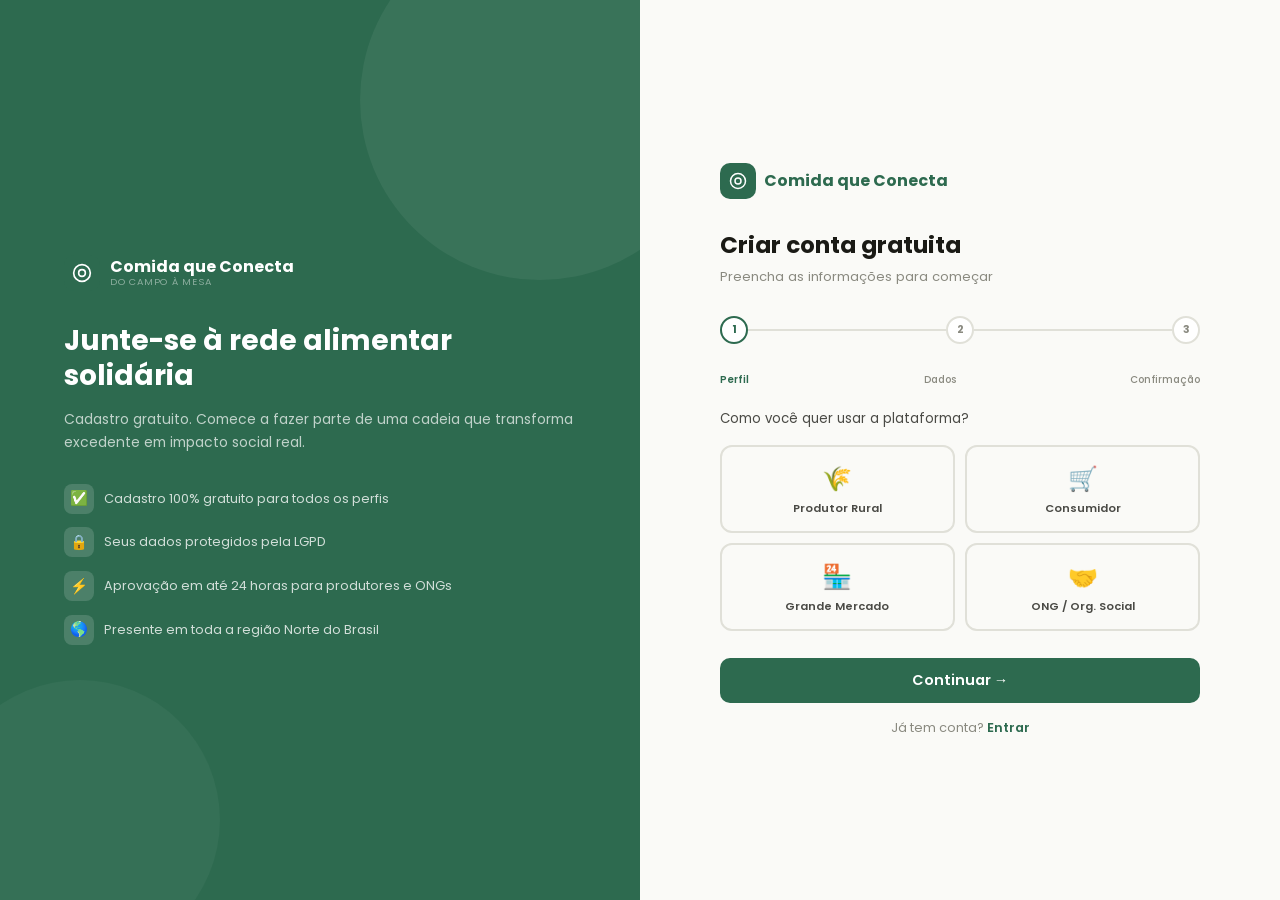
==== cadastro.html @ 229112c6 "modelo final do website" ====
<!DOCTYPE html>
<html lang="pt-BR">
<head>
  <meta charset="UTF-8">
  <meta name="viewport" content="width=device-width, initial-scale=1.0">
  <title>Criar conta — Comida que Conecta</title>
  <link href="https://fonts.googleapis.com/css2?family=Poppins:wght@300;400;500;600;700;800&display=swap" rel="stylesheet">
  <link rel="stylesheet" href="style.css">
  <style>
    .step { display: none; }
    .step.active { display: block; }
    .steps-indicator { display: flex; align-items: center; gap: 0; margin-bottom: 1.8rem; }
    .step-dot { width: 28px; height: 28px; border-radius: 50%; border: 2px solid #E0E0D8; display: flex; align-items: center; justify-content: center; font-size: 0.68rem; font-weight: 700; color: var(--cinza-suave); background: white; flex-shrink: 0; transition: all 0.3s; }
    .step-dot.done   { background: var(--verde); border-color: var(--verde); color: white; }
    .step-dot.active { border-color: var(--verde); color: var(--verde); }
    .step-line { flex: 1; height: 2px; background: #E0E0D8; transition: background 0.3s; }
    .step-line.done { background: var(--verde); }
    .step-label { font-size: 0.62rem; color: var(--cinza-suave); margin-top: 4px; text-align: center; }
    .steps-labels { display: flex; justify-content: space-between; margin-top: 4px; margin-bottom: 1.4rem; }
    .steps-labels span { font-size: 0.62rem; color: var(--cinza-suave); font-weight: 500; }
    .steps-labels span.active { color: var(--verde); font-weight: 600; }
  </style>
</head>
<body>
<div class="auth-page">

  <!-- Lado esquerdo -->
  <div class="auth-left">
    <div class="auth-left-content">
      <div class="logo" style="margin-bottom:2rem;">
        <div class="logo-icon"><svg viewBox="0 0 24 24" fill="none" stroke="white" stroke-width="2" stroke-linecap="round" stroke-linejoin="round"><path d="M12 2a10 10 0 1 0 0 20 10 10 0 0 0 0-20z"/><path d="M12 8c-2.5 0-4 1.5-4 4s1.5 4 4 4 4-1.5 4-4-1.5-4-4-4z"/></svg></div>
        <div><div class="logo-text" style="color:white;">Comida que Conecta</div><div class="logo-sub" style="color:rgba(255,255,255,0.45);">Do campo à mesa</div></div>
      </div>
      <h2>Junte-se à rede alimentar solidária</h2>
      <p>Cadastro gratuito. Comece a fazer parte de uma cadeia que transforma excedente em impacto social real.</p>
      <div class="auth-left-features">
        <div class="auth-feat"><div class="auth-feat-icon">✅</div><span>Cadastro 100% gratuito para todos os perfis</span></div>
        <div class="auth-feat"><div class="auth-feat-icon">🔒</div><span>Seus dados protegidos pela LGPD</span></div>
        <div class="auth-feat"><div class="auth-feat-icon">⚡</div><span>Aprovação em até 24 horas para produtores e ONGs</span></div>
        <div class="auth-feat"><div class="auth-feat-icon">🌎</div><span>Presente em toda a região Norte do Brasil</span></div>
      </div>
    </div>
  </div>

  <!-- Lado direito -->
  <div class="auth-right">
    <div class="auth-form-wrap" style="max-width:480px;">
      <div class="auth-logo">
        <div class="logo-icon" style="background:var(--verde);"><svg viewBox="0 0 24 24" fill="none" stroke="white" stroke-width="2" stroke-linecap="round" stroke-linejoin="round" style="width:18px;height:18px;"><path d="M12 2a10 10 0 1 0 0 20 10 10 0 0 0 0-20z"/><path d="M12 8c-2.5 0-4 1.5-4 4s1.5 4 4 4 4-1.5 4-4-1.5-4-4-4z"/></svg></div>
        <div class="logo-text">Comida que Conecta</div>
      </div>

      <h1>Criar conta gratuita</h1>
      <p class="auth-sub">Preencha as informações para começar</p>

      <!-- Indicador de etapas -->
      <div class="steps-indicator">
        <div class="step-dot active" id="dot-1">1</div>
        <div class="step-line" id="line-1"></div>
        <div class="step-dot" id="dot-2">2</div>
        <div class="step-line" id="line-2"></div>
        <div class="step-dot" id="dot-3">3</div>
      </div>
      <div class="steps-labels">
        <span class="active" id="lbl-1">Perfil</span>
        <span id="lbl-2">Dados</span>
        <span id="lbl-3">Confirmação</span>
      </div>

      <!-- ETAPA 1: Escolha do perfil -->
      <div class="step active" id="step-1">
        <p style="font-size:0.83rem;color:var(--cinza);margin-bottom:1rem;">Como você quer usar a plataforma?</p>
        <div class="auth-perfil-grid" style="grid-template-columns:1fr 1fr;">
          <div class="perfil-option" data-perfil="produtor">
            <span class="po-emoji">🌾</span>
            <div class="po-name">Produtor Rural</div>
          </div>
          <div class="perfil-option" data-perfil="cliente">
            <span class="po-emoji">🛒</span>
            <div class="po-name">Consumidor</div>
          </div>
          <div class="perfil-option" data-perfil="mercado">
            <span class="po-emoji">🏪</span>
            <div class="po-name">Grande Mercado</div>
          </div>
          <div class="perfil-option" data-perfil="ong">
            <span class="po-emoji">🤝</span>
            <div class="po-name">ONG / Org. Social</div>
          </div>
        </div>
        <button class="btn-submit" onclick="nextStep(1)">Continuar →</button>
      </div>

      <!-- ETAPA 2: Dados pessoais/organizacionais -->
      <div class="step" id="step-2">
        <div id="campos-dinamicos">
          <!-- Preenchido pelo JS conforme perfil -->
        </div>
        <div style="display:flex;gap:0.8rem;margin-top:0.5rem;">
          <button class="btn btn-ghost" style="flex:1;border-radius:10px;" onclick="prevStep(2)">← Voltar</button>
          <button class="btn-submit" style="flex:2;border-radius:10px;padding:0.72rem;" onclick="nextStep(2)">Continuar →</button>
        </div>
      </div>

      <!-- ETAPA 3: Confirmação -->
      <div class="step" id="step-3">
        <div style="text-align:center;padding:1rem 0 1.5rem;">
          <div style="font-size:3.5rem;margin-bottom:1rem;">🎉</div>
          <h2 style="font-size:1.2rem;font-weight:700;color:var(--preto);margin-bottom:0.5rem;">Conta criada com sucesso!</h2>
          <p style="font-size:0.83rem;color:var(--cinza-suave);line-height:1.65;margin-bottom:1.5rem;">Sua solicitação foi enviada. Enviamos um e-mail de confirmação. <span id="msg-aprovacao"></span></p>
          <div style="display:flex;flex-direction:column;gap:0.6rem;">
            <a href="login.html" class="btn-submit" style="display:block;text-align:center;text-decoration:none;border-radius:10px;padding:0.76rem;">Ir para o login</a>
            <a href="index.html" style="font-size:0.78rem;color:var(--verde);text-decoration:none;font-weight:500;text-align:center;margin-top:0.3rem;">← Voltar ao site</a>
          </div>
        </div>
      </div>

      <p class="auth-link" style="margin-top:1rem;">Já tem conta? <a href="login.html">Entrar</a></p>
    </div>
  </div>
</div>

<script src="main.js"></script>
<script>
let perfilSelecionado = '';
let currentStep = 1;

const camposPorPerfil = {
  produtor: `
    <div class="form-row">
      <div class="form-group"><label>Nome completo</label><input class="form-input" placeholder="João da Silva"></div>
      <div class="form-group"><label>CPF</label><input class="form-input" placeholder="000.000.000-00"></div>
    </div>
    <div class="form-group"><label>Nome da propriedade</label><input class="form-input" placeholder="Sítio Boa Esperança"></div>
    <div class="form-row">
      <div class="form-group"><label>Município</label><input class="form-input" placeholder="Itacoatiara"></div>
      <div class="form-group"><label>Estado</label><select class="form-select"><option>AM</option><option>PA</option><option>RO</option></select></div>
    </div>
    <div class="form-group"><label>Tipo de produção</label><select class="form-select"><option>Horticultura</option><option>Fruticultura</option><option>Grãos e cereais</option><option>Apicultura</option><option>Misto</option></select></div>
    <div class="form-group"><label>E-mail</label><input type="email" class="form-input" placeholder="seu@email.com"></div>
    <div class="form-row">
      <div class="form-group"><label>Senha</label><input type="password" class="form-input" placeholder="••••••••"></div>
      <div class="form-group"><label>Confirmar senha</label><input type="password" class="form-input" placeholder="••••••••"></div>
    </div>`,
  cliente: `
    <div class="form-row">
      <div class="form-group"><label>Nome completo</label><input class="form-input" placeholder="Maria Oliveira"></div>
      <div class="form-group"><label>CPF</label><input class="form-input" placeholder="000.000.000-00"></div>
    </div>
    <div class="form-row">
      <div class="form-group"><label>Município</label><input class="form-input" placeholder="Manaus"></div>
      <div class="form-group"><label>Estado</label><select class="form-select"><option>AM</option><option>PA</option><option>RO</option></select></div>
    </div>
    <div class="form-group"><label>E-mail</label><input type="email" class="form-input" placeholder="seu@email.com"></div>
    <div class="form-row">
      <div class="form-group"><label>Senha</label><input type="password" class="form-input" placeholder="••••••••"></div>
      <div class="form-group"><label>Confirmar senha</label><input type="password" class="form-input" placeholder="••••••••"></div>
    </div>
    <div class="checkbox-row"><input type="checkbox"><label>Quero receber ofertas e novidades por e-mail</label></div>`,
  mercado: `
    <div class="form-group"><label>Razão social</label><input class="form-input" placeholder="Supermercado XYZ Ltda"></div>
    <div class="form-row">
      <div class="form-group"><label>CNPJ</label><input class="form-input" placeholder="00.000.000/0001-00"></div>
      <div class="form-group"><label>Telefone</label><input class="form-input" placeholder="(92) 99999-9999"></div>
    </div>
    <div class="form-group"><label>Responsável pelo cadastro</label><input class="form-input" placeholder="Carlos Ribeiro"></div>
    <div class="form-row">
      <div class="form-group"><label>Município</label><input class="form-input" placeholder="Manaus"></div>
      <div class="form-group"><label>Estado</label><select class="form-select"><option>AM</option><option>PA</option><option>RO</option></select></div>
    </div>
    <div class="form-group"><label>E-mail corporativo</label><input type="email" class="form-input" placeholder="compras@empresa.com"></div>
    <div class="form-row">
      <div class="form-group"><label>Senha</label><input type="password" class="form-input" placeholder="••••••••"></div>
      <div class="form-group"><label>Confirmar senha</label><input type="password" class="form-input" placeholder="••••••••"></div>
    </div>`,
  ong: `
    <div class="form-group"><label>Nome da organização</label><input class="form-input" placeholder="ONG Raízes Solidárias"></div>
    <div class="form-row">
      <div class="form-group"><label>CNPJ</label><input class="form-input" placeholder="00.000.000/0001-00"></div>
      <div class="form-group"><label>Nº do CNAS (opcional)</label><input class="form-input" placeholder="000000/2024"></div>
    </div>
    <div class="form-group"><label>Responsável legal</label><input class="form-input" placeholder="Maria Souza"></div>
    <div class="form-row">
      <div class="form-group"><label>Município de atuação</label><input class="form-input" placeholder="Manaus"></div>
      <div class="form-group"><label>Estado</label><select class="form-select"><option>AM</option><option>PA</option><option>RO</option></select></div>
    </div>
    <div class="form-group"><label>Capacidade de armazenagem (kg)</label><input class="form-input" placeholder="ex: 500"></div>
    <div class="form-group"><label>E-mail institucional</label><input type="email" class="form-input" placeholder="contato@ong.org.br"></div>
    <div class="form-row">
      <div class="form-group"><label>Senha</label><input type="password" class="form-input" placeholder="••••••••"></div>
      <div class="form-group"><label>Confirmar senha</label><input type="password" class="form-input" placeholder="••••••••"></div>
    </div>`
};

const msgAprovacao = {
  produtor: 'Produtores passam por verificação em até 24h.',
  mercado:  'Contratos B2B são analisados em até 48h.',
  ong:      'ONGs passam por verificação documental em até 48h.',
  cliente:  'Seu acesso já está liberado após confirmar o e-mail.'
};

function nextStep(from) {
  if (from === 1) {
    perfilSelecionado = document.querySelector('.perfil-option.selected')?.dataset.perfil;
    if (!perfilSelecionado) { alert('Selecione um perfil para continuar.'); return; }
    document.getElementById('campos-dinamicos').innerHTML =
      camposPorPerfil[perfilSelecionado] +
      `<div class="checkbox-row" style="margin-top:0.6rem;"><input type="checkbox"><label>Li e concordo com os <a href="#">Termos de Uso</a> e <a href="#">Política de Privacidade</a></label></div>`;
  }
  if (from === 2) {
    document.getElementById('msg-aprovacao').textContent = msgAprovacao[perfilSelecionado] || '';
  }
  setStep(from + 1);
}
function prevStep(from) { setStep(from - 1); }

function setStep(n) {
  currentStep = n;
  [1,2,3].forEach(i => {
    document.getElementById('step-'+i).classList.toggle('active', i === n);
    const dot = document.getElementById('dot-'+i);
    dot.classList.toggle('done', i < n);
    dot.classList.toggle('active', i === n);
    if (i < n) dot.textContent = '✓';
    else dot.textContent = i;
    document.getElementById('lbl-'+i)?.classList.toggle('active', i === n);
    if (i < 3) document.getElementById('line-'+i)?.classList.toggle('done', i < n);
  });
}

document.querySelectorAll('.perfil-option').forEach(opt => {
  opt.addEventListener('click', () => {
    document.querySelectorAll('.perfil-option').forEach(o => o.classList.remove('selected'));
    opt.classList.add('selected');
  });
});
</script>
</body>
</html>
---- style.css ----
/* ============================================================
   Comida que Conecta — Estilos Globais
   style.css  |  fonte: Poppins
   ============================================================ */
:root {
  --verde: #2D6A4F;
  --verde-claro: #52B788;
  --verde-palido: #B7E4C7;
  --verde-bg: #F0FAF4;
  --terra: #BC6C25;
  --terra-claro: #E9A96B;
  --terra-bg: #FFF5EC;
  --amarelo: #F4C430;
  --branco: #FAFAF7;
  --cinza: #4A4A45;
  --cinza-suave: #8A8A80;
  --cinza-bg: #F5F5F0;
  --preto: #1A1A15;
  --azul: #1D4ED8;
  --azul-bg: #EFF6FF;
  --radius: 14px;
  --radius-lg: 20px;
  --shadow-sm: 0 2px 8px rgba(0,0,0,0.06);
  --shadow-md: 0 6px 24px rgba(0,0,0,0.08);
  --shadow-lg: 0 16px 48px rgba(0,0,0,0.10);
}
*, *::before, *::after { margin: 0; padding: 0; box-sizing: border-box; }
body {
  font-family: 'Poppins', sans-serif;
  background: var(--branco); color: var(--preto);
  overflow-x: hidden; -webkit-font-smoothing: antialiased;
}

/* ---- UTILITÁRIOS ---- */
.btn {
  display: inline-flex; align-items: center; justify-content: center; gap: 6px;
  padding: 0.6rem 1.4rem; border-radius: 50px; font-family: 'Poppins', sans-serif;
  font-size: 0.875rem; font-weight: 600; cursor: pointer; border: none;
  transition: all 0.2s; text-decoration: none; white-space: nowrap;
}
.btn-primary   { background: var(--verde); color: white; }
.btn-primary:hover { background: #1e5038; transform: translateY(-1px); box-shadow: 0 4px 14px rgba(45,106,79,0.35); }
.btn-secondary { background: var(--verde-bg); color: var(--verde); border: 1.5px solid var(--verde-palido); }
.btn-secondary:hover { background: var(--verde); color: white; }
.btn-ghost  { background: transparent; color: var(--cinza); border: 1.5px solid #E0E0D8; }
.btn-ghost:hover { border-color: var(--verde); color: var(--verde); }
.btn-danger { background: #FEE2E2; color: #B91C1C; border: 1.5px solid #FECACA; }
.btn-danger:hover { background: #B91C1C; color: white; }
.btn-sm { padding: 0.35rem 0.85rem; font-size: 0.75rem; }
.btn-lg { padding: 0.85rem 2rem; font-size: 1rem; }

.badge { display: inline-flex; align-items: center; gap: 4px; font-size: 0.68rem; font-weight: 600; padding: 0.2rem 0.55rem; border-radius: 50px; white-space: nowrap; }
.badge-verde   { background: var(--verde-bg);  color: var(--verde); }
.badge-terra   { background: var(--terra-bg);  color: var(--terra); }
.badge-azul    { background: var(--azul-bg);   color: var(--azul); }
.badge-amarelo { background: #FEFCE8; color: #92400E; }
.badge-cinza   { background: var(--cinza-bg);  color: var(--cinza); }
.badge-red     { background: #FEE2E2; color: #B91C1C; }

/* ============================================================
   DASHBOARD LAYOUT
   ============================================================ */
.dash-wrapper { display: flex; min-height: 100vh; }

.sidebar {
  width: 240px; min-height: 100vh; flex-shrink: 0;
  display: flex; flex-direction: column;
  background: var(--preto); color: white;
  position: sticky; top: 0; height: 100vh; overflow-y: auto;
}
.sidebar-logo {
  padding: 1.4rem 1.4rem 0.8rem;
  border-bottom: 1px solid rgba(255,255,255,0.07); margin-bottom: 0.6rem;
}
.sidebar-logo .logo-name { font-size: 0.9rem; font-weight: 700; color: var(--verde-claro); line-height: 1.2; }
.sidebar-logo .logo-role { font-size: 0.6rem; color: rgba(255,255,255,0.3); text-transform: uppercase; letter-spacing: 0.08em; margin-top: 2px; }

.sidebar-nav { flex: 1; padding: 0.4rem 0.8rem; }
.nav-group-label { font-size: 0.58rem; font-weight: 600; text-transform: uppercase; letter-spacing: 0.12em; color: rgba(255,255,255,0.22); padding: 0.8rem 0.6rem 0.35rem; }
.nav-item {
  display: flex; align-items: center; gap: 10px;
  padding: 0.58rem 0.8rem; border-radius: 10px; margin-bottom: 2px;
  font-size: 0.8rem; font-weight: 500; color: rgba(255,255,255,0.5);
  text-decoration: none; cursor: pointer; transition: all 0.18s;
}
.nav-item:hover  { background: rgba(255,255,255,0.06); color: white; }
.nav-item.active { background: var(--verde); color: white; }
.nav-item .icon  { font-size: 1rem; width: 20px; text-align: center; flex-shrink: 0; }
.nav-badge { margin-left: auto; background: var(--verde-claro); color: white; font-size: 0.62rem; font-weight: 700; padding: 1px 7px; border-radius: 20px; }

.sidebar-footer { padding: 1rem 1.2rem; border-top: 1px solid rgba(255,255,255,0.07); }
.sidebar-user { display: flex; align-items: center; gap: 10px; }
.sidebar-avatar { width: 32px; height: 32px; border-radius: 50%; background: var(--verde); display: flex; align-items: center; justify-content: center; font-size: 0.75rem; font-weight: 700; color: white; flex-shrink: 0; }
.sidebar-user-info .uname { font-size: 0.78rem; font-weight: 600; color: rgba(255,255,255,0.82); }
.sidebar-user-info .urole { font-size: 0.65rem; color: rgba(255,255,255,0.32); }

.dash-main { flex: 1; display: flex; flex-direction: column; min-width: 0; }
.topbar {
  display: flex; align-items: center; justify-content: space-between;
  padding: 0.9rem 1.8rem; background: white;
  border-bottom: 1px solid #EDEDEA; position: sticky; top: 0; z-index: 10;
}
.topbar-left .topbar-title { font-size: 1rem; font-weight: 600; color: var(--preto); }
.topbar-left .topbar-sub   { font-size: 0.7rem; color: var(--cinza-suave); margin-top: 1px; }
.topbar-actions { display: flex; align-items: center; gap: 0.75rem; }
.topbar-icon-btn {
  width: 34px; height: 34px; border-radius: 9px; border: 1px solid #EDEDEA;
  background: white; display: flex; align-items: center; justify-content: center;
  cursor: pointer; font-size: 0.95rem; transition: all 0.18s; position: relative;
}
.topbar-icon-btn:hover { background: var(--cinza-bg); }
.notif-dot { width: 7px; height: 7px; background: #EF4444; border-radius: 50%; position: absolute; top: 5px; right: 5px; border: 1.5px solid white; }

.dash-content { flex: 1; padding: 1.6rem 1.8rem; background: var(--cinza-bg); }

.metrics-grid { display: grid; gap: 1rem; margin-bottom: 1.6rem; }
.metrics-grid.cols-4 { grid-template-columns: repeat(4, 1fr); }
.metrics-grid.cols-3 { grid-template-columns: repeat(3, 1fr); }

.metric-card {
  background: white; border-radius: var(--radius); padding: 1.1rem 1.2rem;
  border: 1px solid #EDEDEA; display: flex; align-items: flex-start; gap: 0.9rem;
}
.metric-icon { width: 42px; height: 42px; border-radius: 11px; flex-shrink: 0; display: flex; align-items: center; justify-content: center; font-size: 1.25rem; }
.metric-info { flex: 1; min-width: 0; }
.metric-label { font-size: 0.68rem; color: var(--cinza-suave); font-weight: 500; margin-bottom: 2px; }
.metric-value { font-size: 1.35rem; font-weight: 700; color: var(--preto); line-height: 1.2; }
.metric-delta { font-size: 0.65rem; font-weight: 600; margin-top: 3px; display: inline-flex; align-items: center; gap: 2px; }
.delta-up   { color: #16A34A; }
.delta-down { color: #DC2626; }

.card { background: white; border-radius: var(--radius); border: 1px solid #EDEDEA; overflow: hidden; }
.card-header { display: flex; align-items: center; justify-content: space-between; padding: 0.9rem 1.2rem; border-bottom: 1px solid #F0F0EB; }
.card-title  { font-size: 0.85rem; font-weight: 600; color: var(--preto); }
.card-body   { padding: 1.1rem 1.2rem; }

.dash-grid { display: grid; gap: 1.1rem; }
.dash-grid.cols-2   { grid-template-columns: 1fr 1fr; }
.dash-grid.cols-3-1 { grid-template-columns: 3fr 1fr; }
.dash-grid.cols-2-1 { grid-template-columns: 2fr 1fr; }

.simple-table { width: 100%; border-collapse: collapse; font-size: 0.79rem; }
.simple-table th { text-align: left; font-size: 0.66rem; font-weight: 600; text-transform: uppercase; letter-spacing: 0.06em; color: var(--cinza-suave); padding: 0.45rem 0.75rem; border-bottom: 1px solid #F0F0EB; background: #FAFAF7; }
.simple-table td { padding: 0.65rem 0.75rem; border-bottom: 1px solid #F7F7F4; color: var(--cinza); vertical-align: middle; }
.simple-table tr:last-child td { border-bottom: none; }
.simple-table tr:hover td { background: #FAFAF7; }

.item-list { display: flex; flex-direction: column; }
.item-row { display: flex; align-items: center; gap: 0.9rem; padding: 0.75rem 0; border-bottom: 1px solid #F0F0EB; }
.item-row:last-child { border-bottom: none; }
.item-avatar { width: 34px; height: 34px; border-radius: 9px; flex-shrink: 0; display: flex; align-items: center; justify-content: center; font-size: 1rem; }
.item-info  { flex: 1; min-width: 0; }
.item-name  { font-size: 0.8rem; font-weight: 600; color: var(--preto); white-space: nowrap; overflow: hidden; text-overflow: ellipsis; }
.item-sub   { font-size: 0.68rem; color: var(--cinza-suave); margin-top: 1px; }
.item-right { text-align: right; flex-shrink: 0; }
.item-value { font-size: 0.85rem; font-weight: 700; color: var(--preto); }
.item-date  { font-size: 0.67rem; color: var(--cinza-suave); margin-top: 1px; }

.progress-bar { height: 5px; background: #EDEDEA; border-radius: 3px; overflow: hidden; margin-top: 4px; }
.progress-fill { height: 100%; border-radius: 3px; transition: width 0.6s ease; }

/* ============================================================
   NAVBAR — landing
   ============================================================ */
nav {
  position: fixed; top: 0; left: 0; right: 0; z-index: 100;
  display: flex; align-items: center; justify-content: space-between;
  padding: 1rem 5%; background: rgba(250,250,247,0.93);
  backdrop-filter: blur(14px); border-bottom: 1px solid rgba(45,106,79,0.1);
  transition: box-shadow 0.3s;
}
.logo { display: flex; align-items: center; gap: 10px; }
.logo-icon { width: 36px; height: 36px; background: var(--verde); border-radius: 10px; display: flex; align-items: center; justify-content: center; }
.logo-icon svg { width: 20px; height: 20px; }
.logo-text { font-size: 1rem; font-weight: 700; color: var(--verde); line-height: 1.1; }
.logo-sub  { font-size: 0.6rem; color: var(--cinza-suave); font-weight: 400; letter-spacing: 0.08em; text-transform: uppercase; }
.nav-links { display: flex; gap: 2rem; list-style: none; }
.nav-links a { text-decoration: none; color: var(--cinza); font-size: 0.875rem; font-weight: 500; transition: color 0.2s; }
.nav-links a:hover { color: var(--verde); }
.nav-ctas { display: flex; gap: 0.8rem; align-items: center; }
.btn-outline { padding: 0.42rem 1.1rem; border: 1.5px solid var(--verde); color: var(--verde); border-radius: 50px; font-size: 0.82rem; font-weight: 600; cursor: pointer; background: none; transition: all 0.2s; font-family: 'Poppins', sans-serif; }
.btn-outline:hover { background: var(--verde); color: white; }
.btn-solid  { padding: 0.45rem 1.2rem; background: var(--verde); color: white; border: none; border-radius: 50px; font-size: 0.82rem; font-weight: 600; cursor: pointer; transition: all 0.2s; font-family: 'Poppins', sans-serif; }
.btn-solid:hover { background: #1e5038; transform: translateY(-1px); }

/* ---- ODS BANNER ---- */
.ods-banner { background: var(--verde-bg); padding: 0.65rem 5%; display: flex; align-items: center; justify-content: center; gap: 1.4rem; flex-wrap: wrap; border-bottom: 1px solid var(--verde-palido); }
.ods-item { display: flex; align-items: center; gap: 6px; font-size: 0.76rem; font-weight: 500; color: var(--verde); }
.ods-dot  { width: 7px; height: 7px; background: var(--verde-claro); border-radius: 50%; }

/* ---- HERO ---- */
.hero { min-height: 100vh; display: grid; grid-template-columns: 1fr 1fr; align-items: center; padding: 8rem 5% 4rem; gap: 4rem; background: var(--branco); position: relative; overflow: hidden; }
.hero::before { content: ''; position: absolute; right: -100px; top: -100px; width: 600px; height: 600px; background: radial-gradient(circle, #B7E4C730 0%, transparent 70%); pointer-events: none; }
.hero::after  { content: ''; position: absolute; left: -50px; bottom: -50px; width: 400px; height: 400px; background: radial-gradient(circle, #E9A96B20 0%, transparent 70%); pointer-events: none; }
.hero-tag { display: inline-flex; align-items: center; gap: 8px; background: var(--verde-bg); border: 1px solid var(--verde-palido); color: var(--verde); font-size: 0.72rem; font-weight: 600; padding: 0.36rem 0.85rem; border-radius: 50px; letter-spacing: 0.04em; text-transform: uppercase; margin-bottom: 1.3rem; }
.hero-tag span { width: 7px; height: 7px; background: var(--verde-claro); border-radius: 50%; display: inline-block; }
.hero h1 { font-size: clamp(2.2rem, 4vw, 3.4rem); font-weight: 800; line-height: 1.14; color: var(--preto); margin-bottom: 1.1rem; }
.hero h1 em { color: var(--verde); font-style: normal; }
.hero p { font-size: 0.97rem; color: var(--cinza); line-height: 1.75; max-width: 480px; margin-bottom: 1.8rem; }
.hero-ctas { display: flex; gap: 1rem; flex-wrap: wrap; margin-bottom: 2.8rem; }
.btn-hero { padding: 0.8rem 1.7rem; border-radius: 50px; font-size: 0.92rem; font-weight: 600; cursor: pointer; transition: all 0.25s; border: none; font-family: 'Poppins', sans-serif; }
.btn-hero-primary { background: var(--verde); color: white; box-shadow: 0 4px 20px rgba(45,106,79,0.3); }
.btn-hero-primary:hover { background: #1e5038; transform: translateY(-2px); box-shadow: 0 8px 28px rgba(45,106,79,0.4); }
.btn-hero-secondary { background: var(--terra-bg); color: var(--terra); border: 1.5px solid var(--terra-claro); }
.btn-hero-secondary:hover { background: var(--terra); color: white; }
.hero-stats { display: flex; gap: 2rem; flex-wrap: wrap; }
.stat { border-left: 3px solid var(--verde-palido); padding-left: 1rem; }
.stat-number { font-size: 1.4rem; font-weight: 700; color: var(--verde); }
.stat-label  { font-size: 0.7rem; color: var(--cinza-suave); margin-top: 2px; }
.hero-visual { position: relative; display: flex; align-items: center; justify-content: center; }
.hero-map    { width: 100%; max-width: 500px; aspect-ratio: 1; position: relative; }
.map-bg { width: 100%; height: 100%; border-radius: var(--radius-lg); background: linear-gradient(135deg, #E8F5EE 0%, #F0FAF4 50%, #FFF5EC 100%); overflow: hidden; border: 1px solid var(--verde-palido); display: flex; align-items: center; justify-content: center; }
.float-card { position: absolute; background: white; border-radius: var(--radius); padding: 0.7rem 0.9rem; box-shadow: 0 8px 32px rgba(0,0,0,0.1); border: 1px solid rgba(45,106,79,0.1); animation: float 3s ease-in-out infinite; }
.float-card:nth-child(2) { animation-delay: 1s; }
.float-card:nth-child(3) { animation-delay: 2s; }
.fc-top    { top: -20px; right: 10px; display: flex; align-items: center; gap: 8px; }
.fc-left   { bottom: 60px; left: -30px; }
.fc-bottom { bottom: -15px; right: 30px; display: flex; align-items: center; gap: 8px; }
.fc-icon { width: 32px; height: 32px; border-radius: 9px; display: flex; align-items: center; justify-content: center; font-size: 1.05rem; }
.fc-icon.verde  { background: var(--verde-bg); }
.fc-icon.terra  { background: var(--terra-bg); }
.fc-label { font-size: 0.68rem; color: var(--cinza-suave); }
.fc-value { font-size: 0.85rem; font-weight: 600; color: var(--preto); }

/* ---- SEÇÕES landing ---- */
.section { padding: 5rem 5%; }
.section-tag { display: inline-block; font-size: 0.68rem; font-weight: 600; text-transform: uppercase; letter-spacing: 0.1em; color: var(--verde); background: var(--verde-bg); padding: 0.3rem 0.75rem; border-radius: 50px; margin-bottom: 0.85rem; }
.section-title { font-size: clamp(1.6rem, 2.6vw, 2.2rem); font-weight: 700; line-height: 1.22; color: var(--preto); margin-bottom: 0.75rem; }
.section-sub   { font-size: 0.92rem; color: var(--cinza-suave); line-height: 1.72; max-width: 520px; }

.flow-section { background: var(--cinza-bg); }
.flow-grid { display: grid; grid-template-columns: repeat(3, 1fr); gap: 1.4rem; margin-top: 2.6rem; }
.flow-card { background: white; border-radius: var(--radius-lg); padding: 1.7rem; border: 1px solid #E8E8E0; position: relative; overflow: hidden; transition: transform 0.25s, box-shadow 0.25s; }
.flow-card:hover { transform: translateY(-4px); box-shadow: var(--shadow-lg); }
.flow-card::before { content: attr(data-num); position: absolute; top: -15px; right: -10px; font-size: 5rem; font-weight: 800; color: var(--verde-palido); opacity: 0.45; line-height: 1; }
.flow-icon { width: 46px; height: 46px; border-radius: 13px; display: flex; align-items: center; justify-content: center; font-size: 1.4rem; margin-bottom: 1rem; }
.flow-card h3 { font-size: 0.95rem; font-weight: 600; margin-bottom: 0.45rem; color: var(--preto); }
.flow-card p  { font-size: 0.8rem; color: var(--cinza-suave); line-height: 1.65; }

.perfis-section { background: white; }
.perfis-grid { display: grid; grid-template-columns: repeat(3, 1fr); gap: 1.3rem; margin-top: 2.6rem; }
.perfil-card { border-radius: var(--radius-lg); padding: 1.7rem; border: 1.5px solid transparent; transition: all 0.3s; cursor: pointer; }
.perfil-card:hover { transform: translateY(-4px); }
.perfil-card.produtor   { background: var(--verde-bg); border-color: var(--verde-palido); }
.perfil-card.consumidor { background: var(--terra-bg); border-color: #F0C89B; }
.perfil-card.ong        { background: var(--azul-bg);  border-color: #BFDBFE; }
.perfil-emoji { font-size: 2.1rem; margin-bottom: 0.85rem; display: block; }
.perfil-card h3 { font-size: 0.95rem; font-weight: 700; margin-bottom: 0.4rem; }
.perfil-card.produtor   h3 { color: var(--verde); }
.perfil-card.consumidor h3 { color: var(--terra); }
.perfil-card.ong        h3 { color: var(--azul); }
.perfil-card p { font-size: 0.8rem; line-height: 1.65; color: var(--cinza); margin-bottom: 1rem; }
.perfil-list { list-style: none; display: flex; flex-direction: column; gap: 0.35rem; }
.perfil-list li { font-size: 0.75rem; color: var(--cinza); display: flex; align-items: flex-start; gap: 6px; }
.perfil-list li::before { content: '✓'; font-weight: 700; flex-shrink: 0; margin-top: 1px; }
.perfil-card.produtor   .perfil-list li::before { color: var(--verde); }
.perfil-card.consumidor .perfil-list li::before { color: var(--terra); }
.perfil-card.ong        .perfil-list li::before { color: var(--azul); }

.impacto-section { background: var(--verde); color: white; padding: 5rem 5%; position: relative; overflow: hidden; }
.impacto-section::before { content: ''; position: absolute; right: 0; top: 0; width: 40%; height: 100%; background: rgba(255,255,255,0.04); clip-path: polygon(20% 0, 100% 0, 100% 100%, 0% 100%); }
.impacto-inner { display: grid; grid-template-columns: 1fr 1fr; gap: 4rem; align-items: center; position: relative; }
.impacto-section .section-tag   { background: rgba(255,255,255,0.15); color: white; }
.impacto-section .section-title { color: white; }
.impacto-section .section-sub   { color: rgba(255,255,255,0.8); max-width: none; }
.impacto-grid { display: grid; grid-template-columns: 1fr 1fr; gap: 1rem; }
.impacto-card { background: rgba(255,255,255,0.1); border: 1px solid rgba(255,255,255,0.2); border-radius: var(--radius); padding: 1.3rem; backdrop-filter: blur(8px); }
.impacto-card .num   { font-size: 1.85rem; font-weight: 700; color: var(--amarelo); line-height: 1; }
.impacto-card .label { font-size: 0.77rem; color: rgba(255,255,255,0.78); margin-top: 4px; }

.alimentos-section { background: var(--cinza-bg); }
.categorias-grid { display: grid; grid-template-columns: repeat(6, 1fr); gap: 0.85rem; margin-top: 2rem; }
.cat-card { background: white; border-radius: var(--radius); padding: 1rem 0.65rem; text-align: center; cursor: pointer; border: 1.5px solid transparent; transition: all 0.2s; }
.cat-card:hover { border-color: var(--verde-palido); background: var(--verde-bg); transform: translateY(-2px); }
.cat-emoji { font-size: 1.8rem; display: block; margin-bottom: 0.35rem; }
.cat-name  { font-size: 0.7rem; font-weight: 500; color: var(--cinza); }

.produtos-grid { display: grid; grid-template-columns: repeat(4, 1fr); gap: 1.1rem; margin-top: 1.7rem; }
.produto-card { background: white; border-radius: var(--radius-lg); overflow: hidden; border: 1px solid #E8E8E0; transition: all 0.25s; }
.produto-card:hover { transform: translateY(-4px); box-shadow: var(--shadow-lg); }
.produto-img { height: 135px; display: flex; align-items: center; justify-content: center; font-size: 3.6rem; background: linear-gradient(135deg, #F0FAF4, #FFF5EC); }
.produto-info { padding: 0.85rem 1rem 1rem; }
.produto-tag { font-size: 0.62rem; font-weight: 600; text-transform: uppercase; letter-spacing: 0.06em; background: var(--verde-bg); color: var(--verde); padding: 0.17rem 0.52rem; border-radius: 50px; display: inline-block; margin-bottom: 0.4rem; }
.produto-nome     { font-size: 0.85rem; font-weight: 600; color: var(--preto); margin-bottom: 0.17rem; }
.produto-produtor { font-size: 0.7rem; color: var(--cinza-suave); margin-bottom: 0.45rem; }
.produto-footer   { display: flex; align-items: center; justify-content: space-between; margin-top: 0.35rem; }
.produto-preco    { font-size: 1rem; font-weight: 700; color: var(--verde); }
.produto-preco span { font-size: 0.67rem; font-weight: 400; color: var(--cinza-suave); }
.btn-comprar { background: var(--verde); color: white; border: none; border-radius: 50px; padding: 0.35rem 0.8rem; font-size: 0.72rem; font-weight: 600; cursor: pointer; transition: all 0.2s; font-family: 'Poppins', sans-serif; }
.btn-comprar:hover { background: #1e5038; }

.ong-section { background: var(--azul-bg); }
.ong-inner   { display: grid; grid-template-columns: 1fr 1fr; gap: 4rem; align-items: center; }
.ong-visual  { background: white; border-radius: var(--radius-lg); padding: 1.7rem; border: 1px solid #BFDBFE; }
.ong-flow    { display: flex; flex-direction: column; }
.ong-step    { display: flex; align-items: flex-start; gap: 0.85rem; padding: 0.95rem 0; border-bottom: 1px dashed #BFDBFE; }
.ong-step:last-child { border-bottom: none; }
.ong-step-icon { width: 38px; height: 38px; border-radius: 10px; background: #DBEAFE; display: flex; align-items: center; justify-content: center; font-size: 1.15rem; flex-shrink: 0; }
.ong-step h4 { font-size: 0.82rem; font-weight: 600; color: var(--preto); margin-bottom: 0.17rem; }
.ong-step p  { font-size: 0.75rem; color: var(--cinza-suave); line-height: 1.55; }
.ong-badge   { display: inline-flex; align-items: center; gap: 6px; background: #DBEAFE; color: var(--azul); font-size: 0.72rem; font-weight: 600; padding: 0.3rem 0.72rem; border-radius: 50px; margin-bottom: 1rem; }

.depoimentos-section { background: white; }
.depo-grid { display: grid; grid-template-columns: repeat(3, 1fr); gap: 1.3rem; margin-top: 2.6rem; }
.depo-card { background: var(--cinza-bg); border-radius: var(--radius-lg); padding: 1.5rem; }
.depo-stars { color: var(--amarelo); font-size: 0.92rem; margin-bottom: 0.7rem; letter-spacing: 2px; }
.depo-text  { font-size: 0.82rem; color: var(--cinza); line-height: 1.7; margin-bottom: 1rem; font-style: italic; }
.depo-autor { display: flex; align-items: center; gap: 9px; }
.depo-avatar { width: 36px; height: 36px; border-radius: 50%; display: flex; align-items: center; justify-content: center; font-size: 0.75rem; font-weight: 700; flex-shrink: 0; }
.depo-autor-info .name { font-size: 0.8rem; font-weight: 600; color: var(--preto); }
.depo-autor-info .role { font-size: 0.67rem; color: var(--cinza-suave); }

.cta-section { background: var(--preto); padding: 6rem 5%; text-align: center; position: relative; overflow: hidden; }
.cta-section::before { content: ''; position: absolute; top: 50%; left: 50%; transform: translate(-50%, -50%); width: 600px; height: 600px; background: radial-gradient(circle, rgba(82,183,136,0.15) 0%, transparent 70%); pointer-events: none; }
.cta-section .section-title { color: white; max-width: 560px; margin: 0 auto 0.85rem; }
.cta-section .section-sub   { color: rgba(255,255,255,0.52); margin: 0 auto 2.2rem; max-width: 440px; }
.cta-buttons { display: flex; gap: 1rem; justify-content: center; flex-wrap: wrap; }
.btn-cta-primary { padding: 0.82rem 1.9rem; background: var(--verde-claro); color: white; border: none; border-radius: 50px; font-size: 0.92rem; font-weight: 600; cursor: pointer; transition: all 0.25s; font-family: 'Poppins', sans-serif; }
.btn-cta-primary:hover { background: var(--verde); transform: translateY(-2px); }
.btn-cta-ghost  { padding: 0.82rem 1.9rem; background: transparent; color: white; border: 1.5px solid rgba(255,255,255,0.28); border-radius: 50px; font-size: 0.92rem; font-weight: 600; cursor: pointer; transition: all 0.25s; font-family: 'Poppins', sans-serif; }
.btn-cta-ghost:hover { border-color: white; background: rgba(255,255,255,0.08); }

footer { background: #111110; padding: 3rem 5% 2rem; color: rgba(255,255,255,0.5); }
.footer-inner { display: grid; grid-template-columns: 2fr 1fr 1fr 1fr; gap: 3rem; margin-bottom: 2rem; padding-bottom: 2rem; border-bottom: 1px solid rgba(255,255,255,0.07); }
.footer-logo .logo-text { color: var(--verde-claro); }
.footer-logo .logo-sub  { color: rgba(255,255,255,0.32); }
.footer-desc { font-size: 0.78rem; line-height: 1.7; margin-top: 0.72rem; color: rgba(255,255,255,0.38); }
.footer-col h4 { font-size: 0.78rem; font-weight: 600; color: rgba(255,255,255,0.72); margin-bottom: 0.85rem; }
.footer-col ul { list-style: none; display: flex; flex-direction: column; gap: 0.42rem; }
.footer-col ul a { text-decoration: none; font-size: 0.75rem; color: rgba(255,255,255,0.35); transition: color 0.2s; }
.footer-col ul a:hover { color: var(--verde-claro); }
.footer-bottom { display: flex; justify-content: space-between; align-items: center; flex-wrap: wrap; gap: 1rem; }
.footer-bottom span { font-size: 0.72rem; }
.footer-sdgs { display: flex; gap: 0.42rem; align-items: center; }
.sdg-badge { font-size: 0.63rem; padding: 0.17rem 0.52rem; border-radius: 4px; font-weight: 600; background: rgba(255,255,255,0.07); color: rgba(255,255,255,0.42); }

/* ============================================================
   LOGIN / CADASTRO
   ============================================================ */
.auth-page { min-height: 100vh; display: grid; grid-template-columns: 1fr 1fr; }
.auth-left { background: var(--verde); display: flex; flex-direction: column; justify-content: center; padding: 4rem; position: relative; overflow: hidden; }
.auth-left::before { content: ''; position: absolute; right: -80px; top: -80px; width: 360px; height: 360px; background: rgba(255,255,255,0.06); border-radius: 50%; }
.auth-left::after  { content: ''; position: absolute; left: -60px; bottom: -60px; width: 280px; height: 280px; background: rgba(255,255,255,0.04); border-radius: 50%; }
.auth-left-content { position: relative; z-index: 1; }
.auth-left h2  { font-size: 1.75rem; font-weight: 700; color: white; line-height: 1.25; margin-bottom: 0.9rem; }
.auth-left p   { font-size: 0.87rem; color: rgba(255,255,255,0.7); line-height: 1.7; margin-bottom: 1.8rem; }
.auth-left-features { display: flex; flex-direction: column; gap: 0.85rem; }
.auth-feat { display: flex; align-items: center; gap: 10px; }
.auth-feat-icon { width: 30px; height: 30px; background: rgba(255,255,255,0.15); border-radius: 8px; display: flex; align-items: center; justify-content: center; font-size: 0.9rem; flex-shrink: 0; }
.auth-feat span { font-size: 0.8rem; color: rgba(255,255,255,0.78); }

.auth-right { display: flex; flex-direction: column; justify-content: center; padding: 3rem 4rem; background: var(--branco); overflow-y: auto; }
.auth-form-wrap { max-width: 420px; width: 100%; margin: 0 auto; }
.auth-logo { display: flex; align-items: center; gap: 8px; margin-bottom: 1.8rem; }
.auth-form-wrap h1 { font-size: 1.45rem; font-weight: 700; color: var(--preto); margin-bottom: 0.35rem; }
.auth-sub { font-size: 0.82rem; color: var(--cinza-suave); margin-bottom: 1.8rem; }

.form-group { margin-bottom: 1rem; }
.form-group label { display: block; font-size: 0.75rem; font-weight: 600; color: var(--cinza); margin-bottom: 0.38rem; }
.form-input {
  width: 100%; padding: 0.65rem 0.9rem; border-radius: 10px;
  border: 1.5px solid #E0E0D8; background: white; font-family: 'Poppins', sans-serif;
  font-size: 0.862rem; color: var(--preto); transition: border-color 0.2s; outline: none;
}
.form-input:focus { border-color: var(--verde); box-shadow: 0 0 0 3px rgba(45,106,79,0.1); }
.form-input::placeholder { color: #BCBCB4; }
.form-row    { display: grid; grid-template-columns: 1fr 1fr; gap: 0.85rem; }
.form-select {
  width: 100%; padding: 0.65rem 0.9rem; border-radius: 10px;
  border: 1.5px solid #E0E0D8; background: white; font-family: 'Poppins', sans-serif;
  font-size: 0.862rem; color: var(--preto); transition: border-color 0.2s; outline: none; cursor: pointer;
}
.form-select:focus { border-color: var(--verde); box-shadow: 0 0 0 3px rgba(45,106,79,0.1); }
.btn-submit { width: 100%; padding: 0.76rem; background: var(--verde); color: white; border: none; border-radius: 10px; font-family: 'Poppins', sans-serif; font-size: 0.9rem; font-weight: 600; cursor: pointer; transition: all 0.2s; margin-top: 0.4rem; }
.btn-submit:hover { background: #1e5038; transform: translateY(-1px); box-shadow: 0 4px 14px rgba(45,106,79,0.3); }
.auth-divider { display: flex; align-items: center; gap: 0.75rem; margin: 1.2rem 0; }
.auth-divider span { font-size: 0.72rem; color: var(--cinza-suave); white-space: nowrap; }
.auth-divider::before, .auth-divider::after { content: ''; flex: 1; height: 1px; background: #E8E8E0; }
.auth-link { font-size: 0.8rem; color: var(--cinza-suave); text-align: center; margin-top: 1.1rem; }
.auth-link a { color: var(--verde); font-weight: 600; text-decoration: none; }
.auth-link a:hover { text-decoration: underline; }

.auth-perfil-grid { display: grid; grid-template-columns: repeat(2, 1fr); gap: 0.65rem; margin-bottom: 1.3rem; }
.perfil-option { border: 2px solid #E0E0D8; border-radius: 12px; padding: 0.85rem; text-align: center; cursor: pointer; transition: all 0.2s; }
.perfil-option:hover    { border-color: var(--verde-palido); background: var(--verde-bg); }
.perfil-option.selected { border-color: var(--verde); background: var(--verde-bg); }
.po-emoji { font-size: 1.5rem; display: block; margin-bottom: 0.28rem; }
.po-name  { font-size: 0.7rem; font-weight: 600; color: var(--cinza); }
.perfil-option.selected .po-name { color: var(--verde); }

.checkbox-row { display: flex; align-items: flex-start; gap: 8px; margin-top: 0.35rem; }
.checkbox-row input { margin-top: 3px; accent-color: var(--verde); }
.checkbox-row label { font-size: 0.75rem; color: var(--cinza-suave); line-height: 1.5; }
.checkbox-row a { color: var(--verde); text-decoration: none; font-weight: 600; }

/* ============================================================
   ANIMAÇÕES
   ============================================================ */
@keyframes float { 0%, 100% { transform: translateY(0); } 50% { transform: translateY(-8px); } }
@keyframes fadeInUp { from { opacity: 0; transform: translateY(20px); } to { opacity: 1; transform: translateY(0); } }
.hero-content > * { animation: fadeInUp 0.6s ease forwards; opacity: 0; }
.hero-content > *:nth-child(1) { animation-delay: 0.1s; }
.hero-content > *:nth-child(2) { animation-delay: 0.2s; }
.hero-content > *:nth-child(3) { animation-delay: 0.3s; }
.hero-content > *:nth-child(4) { animation-delay: 0.4s; }
.hero-content > *:nth-child(5) { animation-delay: 0.5s; }
.hero-visual { animation: fadeInUp 0.8s ease 0.3s forwards; opacity: 0; }

/* ============================================================
   RESPONSIVO
   ============================================================ */
@media (max-width: 1024px) {
  .flow-grid, .perfis-grid, .depo-grid { grid-template-columns: 1fr 1fr; }
  .categorias-grid { grid-template-columns: repeat(3, 1fr); }
  .produtos-grid   { grid-template-columns: 1fr 1fr; }
  .footer-inner    { grid-template-columns: 1fr 1fr; }
  .metrics-grid.cols-4 { grid-template-columns: 1fr 1fr; }
  .dash-grid.cols-3-1, .dash-grid.cols-2-1 { grid-template-columns: 1fr; }
}
@media (max-width: 768px) {
  .hero { grid-template-columns: 1fr; padding: 7rem 5% 3rem; }
  .hero-visual { display: none; }
  .nav-links { display: none; }
  .flow-grid, .perfis-grid, .depo-grid, .impacto-grid { grid-template-columns: 1fr; }
  .impacto-inner, .ong-inner { grid-template-columns: 1fr; }
  .categorias-grid { grid-template-columns: repeat(3, 1fr); }
  .produtos-grid   { grid-template-columns: 1fr 1fr; }
  .auth-page { grid-template-columns: 1fr; }
  .auth-left { display: none; }
  .auth-right { padding: 2rem 1.5rem; }
  .sidebar { display: none; }
  .dash-grid.cols-2 { grid-template-columns: 1fr; }
  .metrics-grid.cols-3 { grid-template-columns: 1fr 1fr; }
}
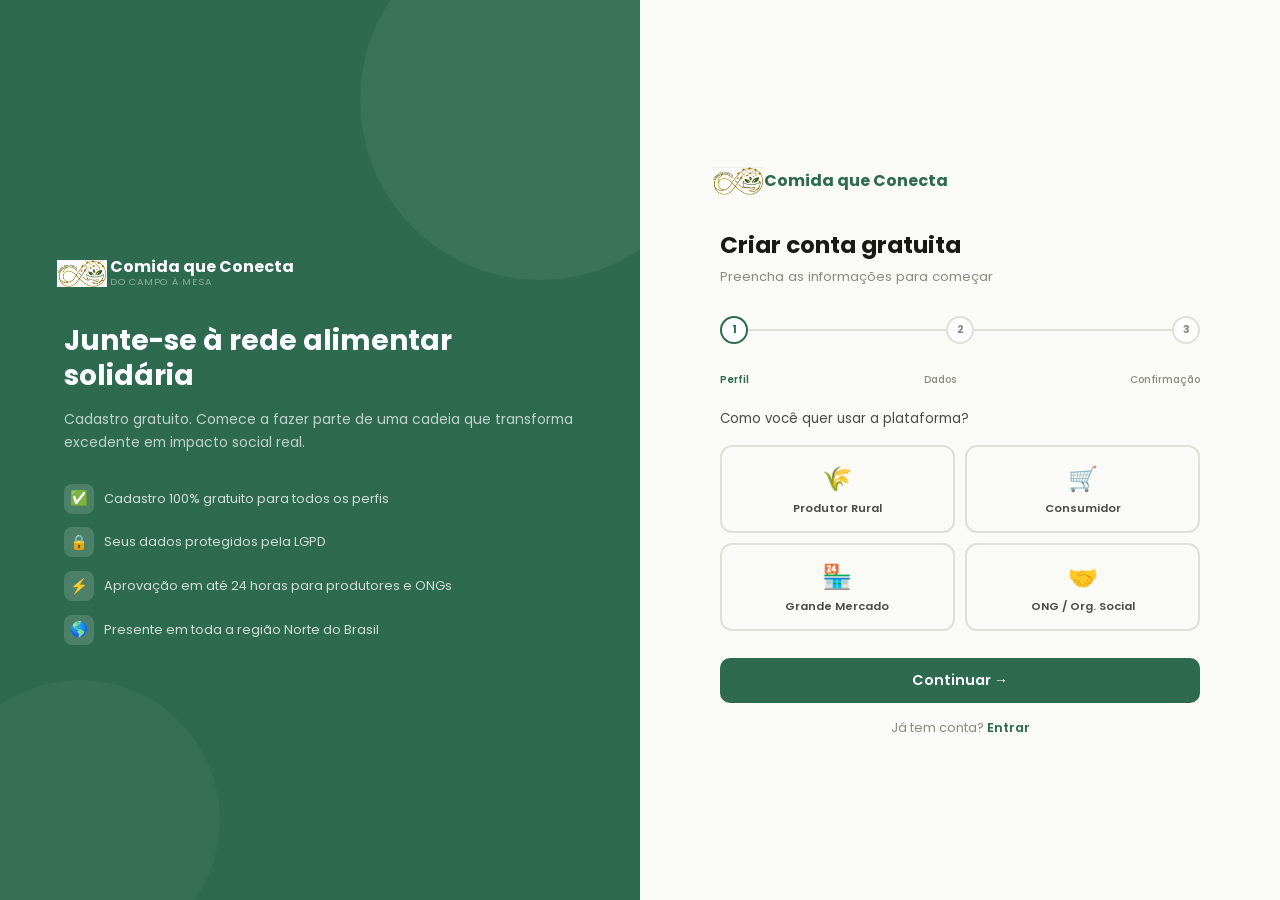
==== commit 5cc1cf17: "Troca da Logo" ====
--- a/cadastro.html
+++ b/cadastro.html
@@ -28,7 +28,9 @@
   <div class="auth-left">
     <div class="auth-left-content">
       <div class="logo" style="margin-bottom:2rem;">
-        <div class="logo-icon"><svg viewBox="0 0 24 24" fill="none" stroke="white" stroke-width="2" stroke-linecap="round" stroke-linejoin="round"><path d="M12 2a10 10 0 1 0 0 20 10 10 0 0 0 0-20z"/><path d="M12 8c-2.5 0-4 1.5-4 4s1.5 4 4 4 4-1.5 4-4-1.5-4-4-4z"/></svg></div>
+        <div class="logo-icon">
+          <img src="LogoFundoBranco.jpg" alt="" width="50"/>
+        </div>
         <div><div class="logo-text" style="color:white;">Comida que Conecta</div><div class="logo-sub" style="color:rgba(255,255,255,0.45);">Do campo à mesa</div></div>
       </div>
       <h2>Junte-se à rede alimentar solidária</h2>
@@ -46,7 +48,9 @@
   <div class="auth-right">
     <div class="auth-form-wrap" style="max-width:480px;">
       <div class="auth-logo">
-        <div class="logo-icon" style="background:var(--verde);"><svg viewBox="0 0 24 24" fill="none" stroke="white" stroke-width="2" stroke-linecap="round" stroke-linejoin="round" style="width:18px;height:18px;"><path d="M12 2a10 10 0 1 0 0 20 10 10 0 0 0 0-20z"/><path d="M12 8c-2.5 0-4 1.5-4 4s1.5 4 4 4 4-1.5 4-4-1.5-4-4-4z"/></svg></div>
+        <div class="logo-icon">
+          <img src="LogoFundoBranco.jpg" alt="" width="52"/>
+        </div>
         <div class="logo-text">Comida que Conecta</div>
       </div>
 
--- a/style.css
+++ b/style.css
@@ -170,7 +170,7 @@
   transition: box-shadow 0.3s;
 }
 .logo { display: flex; align-items: center; gap: 10px; }
-.logo-icon { width: 36px; height: 36px; background: var(--verde); border-radius: 10px; display: flex; align-items: center; justify-content: center; }
+.logo-icon { width: 36px; height: 36px; border-radius: 10px; display: flex; align-items: center; justify-content: center; }
 .logo-icon svg { width: 20px; height: 20px; }
 .logo-text { font-size: 1rem; font-weight: 700; color: var(--verde); line-height: 1.1; }
 .logo-sub  { font-size: 0.6rem; color: var(--cinza-suave); font-weight: 400; letter-spacing: 0.08em; text-transform: uppercase; }
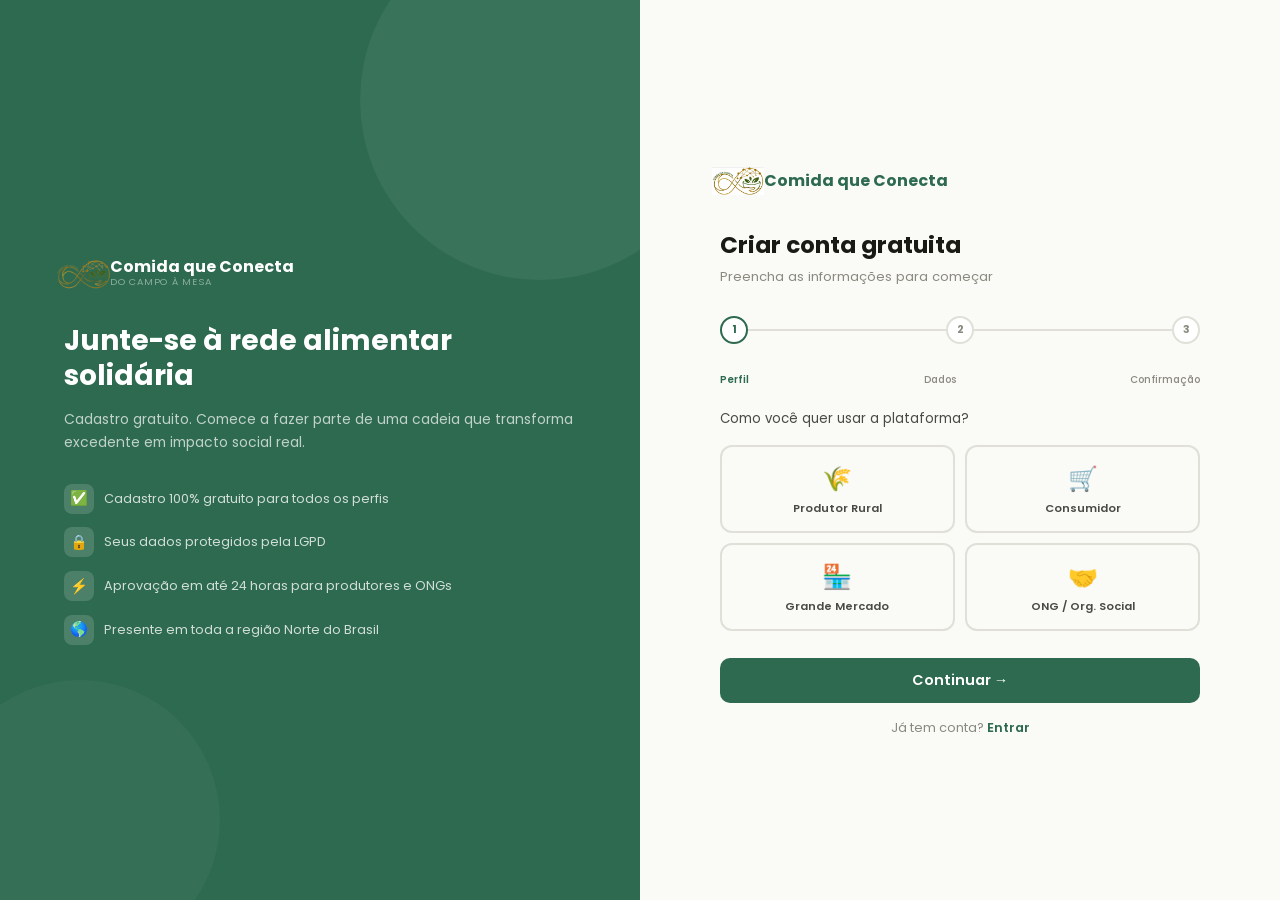
==== commit a653ce05: "Mudança da logo (fundo verde)" ====
--- a/cadastro.html
+++ b/cadastro.html
@@ -29,7 +29,7 @@
     <div class="auth-left-content">
       <div class="logo" style="margin-bottom:2rem;">
         <div class="logo-icon">
-          <img src="LogoFundoBranco.jpg" alt="" width="50"/>
+          <img src="logo_fundo_verde.jpg" alt="" width="65"/>
         </div>
         <div><div class="logo-text" style="color:white;">Comida que Conecta</div><div class="logo-sub" style="color:rgba(255,255,255,0.45);">Do campo à mesa</div></div>
       </div>
